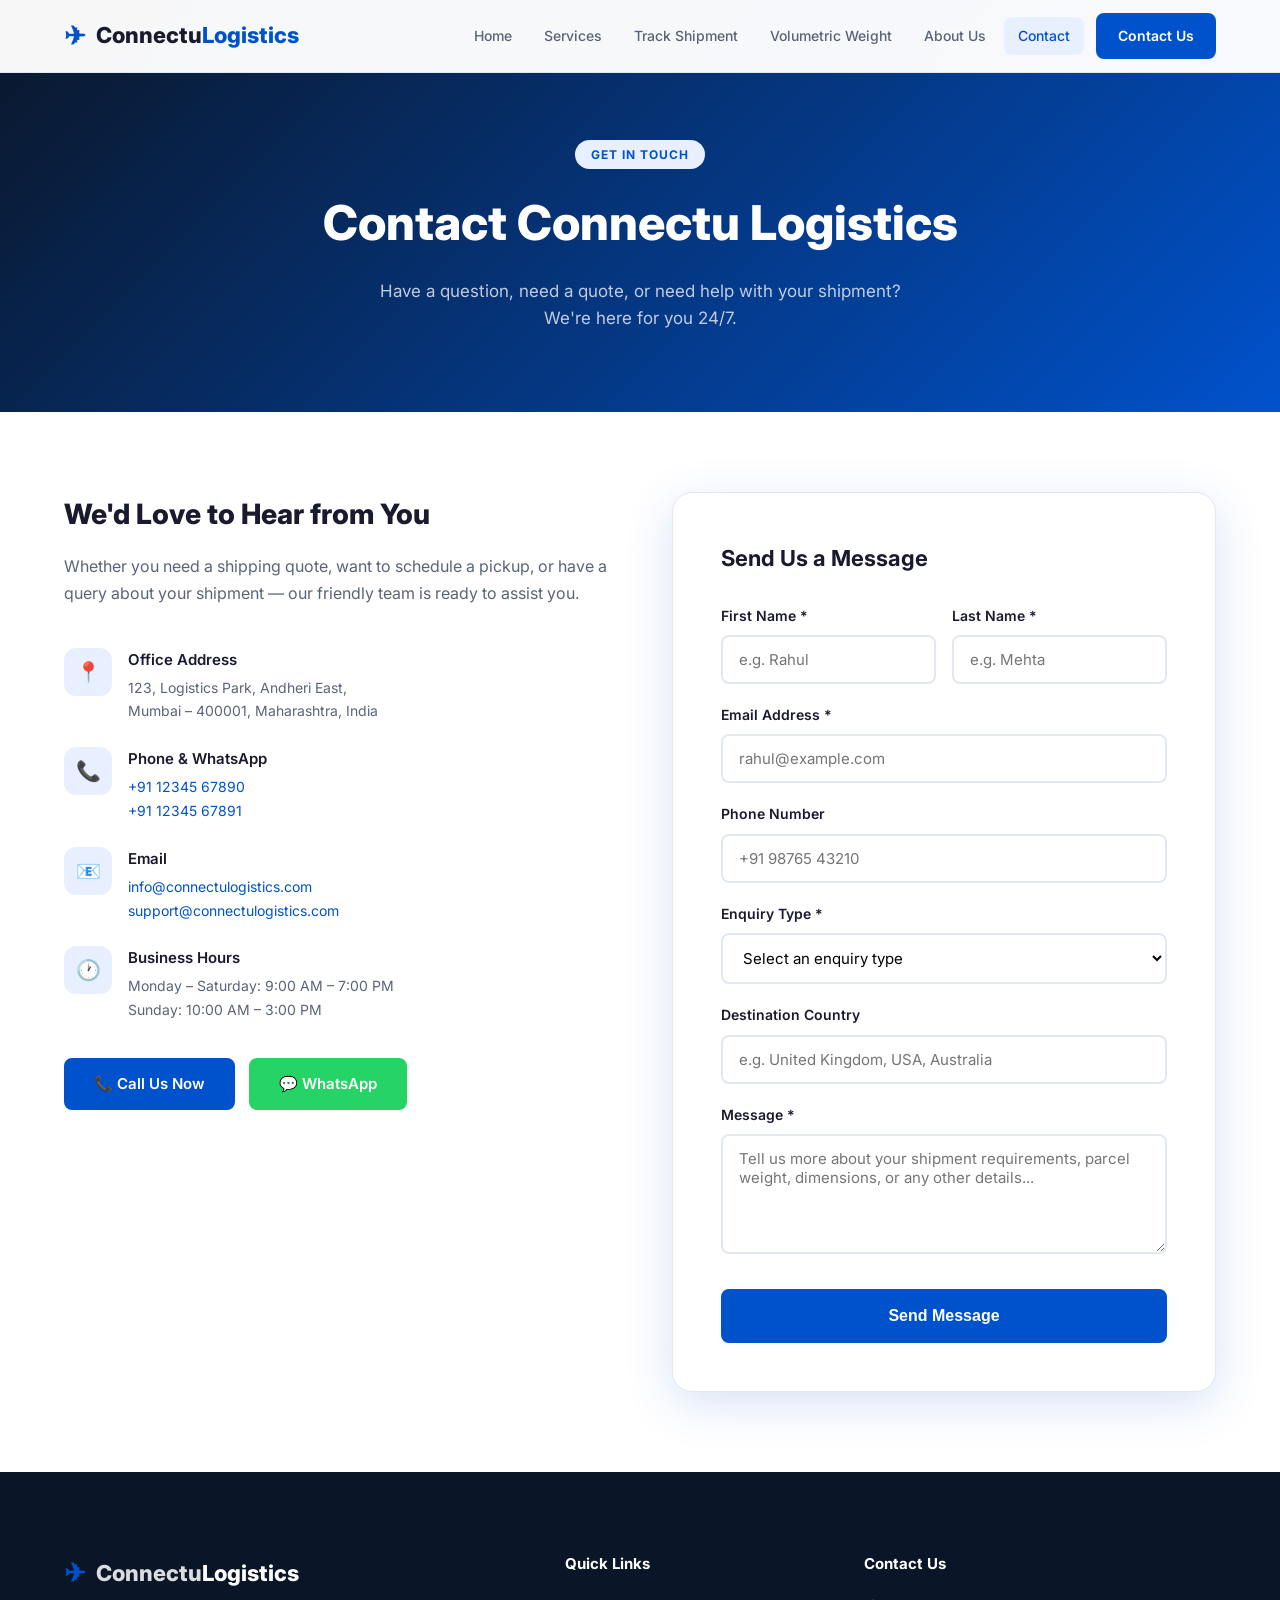
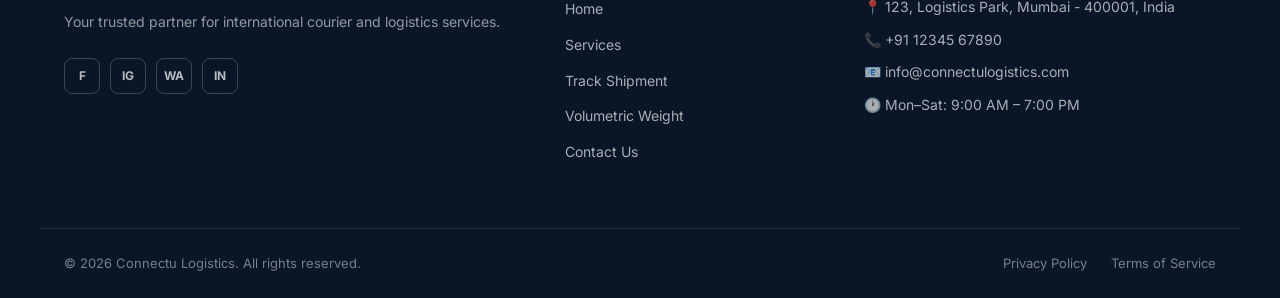
==== contact.html @ 5a195f68 "Multiple UI updates: remove map, nav CTA to Contact Us, footer 3-col, video hero, tracking under con" ====
<!DOCTYPE html>
<html lang="en">
<head>
  <meta charset="UTF-8" />
  <meta name="viewport" content="width=device-width, initial-scale=1.0" />
  <title>Contact Us – Connectu Logistics</title>
  <meta name="description" content="Get in touch with Connectu Logistics for shipping quotes, enquiries, or support. We're here to help 24/7." />
  <link rel="stylesheet" href="style.css" />
  <link href="https://fonts.googleapis.com/css2?family=Inter:wght@300;400;500;600;700;800&display=swap" rel="stylesheet" />
</head>
<body>

  <!-- HEADER -->
  <header class="header" id="header">
    <div class="container header-inner">
      <a href="index.html" class="logo">
        <span class="logo-icon">✈</span>
        <span class="logo-text">Connectu<span class="logo-accent">Logistics</span></span>
      </a>
      <nav class="nav" id="nav">
        <a href="index.html" class="nav-link">Home</a>
        <a href="index.html#services" class="nav-link">Services</a>
        <a href="tracking.html" class="nav-link">Track Shipment</a>
        <a href="volumetric.html" class="nav-link">Volumetric Weight</a>
        <a href="index.html#about" class="nav-link">About Us</a>
        <a href="contact.html" class="nav-link active">Contact</a>
        <a href="contact.html" class="btn btn-primary nav-cta">Contact Us</a>
      </nav>
      <button class="hamburger" id="hamburger" aria-label="Toggle menu">
        <span></span><span></span><span></span>
      </button>
    </div>
  </header>

  <!-- PAGE HERO -->
  <section class="page-hero">
    <div class="container">
      <span class="section-badge" style="margin-bottom:16px; display:inline-block;">Get In Touch</span>
      <h1>Contact Connectu Logistics</h1>
      <p>Have a question, need a quote, or need help with your shipment? We're here for you 24/7.</p>
    </div>
  </section>

  <!-- CONTACT SECTION -->
  <section class="contact-section">
    <div class="container">
      <div class="contact-grid">

        <!-- Contact Info -->
        <div class="contact-info">
          <h2>We'd Love to Hear from You</h2>
          <p>Whether you need a shipping quote, want to schedule a pickup, or have a query about your shipment — our friendly team is ready to assist you.</p>

          <div class="contact-details">
            <div class="contact-detail">
              <div class="contact-detail-icon">📍</div>
              <div>
                <h4>Office Address</h4>
                <p>123, Logistics Park, Andheri East,<br />Mumbai – 400001, Maharashtra, India</p>
              </div>
            </div>
            <div class="contact-detail">
              <div class="contact-detail-icon">📞</div>
              <div>
                <h4>Phone & WhatsApp</h4>
                <p><a href="tel:+911234567890" style="color:var(--primary);">+91 12345 67890</a></p>
                <p><a href="tel:+911234567891" style="color:var(--primary);">+91 12345 67891</a></p>
              </div>
            </div>
            <div class="contact-detail">
              <div class="contact-detail-icon">📧</div>
              <div>
                <h4>Email</h4>
                <p><a href="mailto:info@connectulogistics.com" style="color:var(--primary);">info@connectulogistics.com</a></p>
                <p><a href="mailto:support@connectulogistics.com" style="color:var(--primary);">support@connectulogistics.com</a></p>
              </div>
            </div>
            <div class="contact-detail">
              <div class="contact-detail-icon">🕐</div>
              <div>
                <h4>Business Hours</h4>
                <p>Monday – Saturday: 9:00 AM – 7:00 PM</p>
                <p>Sunday: 10:00 AM – 3:00 PM</p>
              </div>
            </div>
          </div>

          <!-- Quick contact buttons -->
          <div style="margin-top:36px; display:flex; gap:14px; flex-wrap:wrap;">
            <a href="tel:+911234567890" class="btn btn-primary">📞 Call Us Now</a>
            <a href="https://wa.me/911234567890" class="btn" style="background:#25D366; color:#fff; border-color:#25D366;">💬 WhatsApp</a>
          </div>
        </div>

        <!-- Contact Form -->
        <div class="contact-form-card">
          <h3>Send Us a Message</h3>
          <form id="contactForm" onsubmit="submitForm(event)">
            <div class="form-row">
              <div class="form-group">
                <label>First Name *</label>
                <input type="text" placeholder="e.g. Rahul" required />
              </div>
              <div class="form-group">
                <label>Last Name *</label>
                <input type="text" placeholder="e.g. Mehta" required />
              </div>
            </div>
            <div class="form-group">
              <label>Email Address *</label>
              <input type="email" placeholder="rahul@example.com" required />
            </div>
            <div class="form-group">
              <label>Phone Number</label>
              <input type="tel" placeholder="+91 98765 43210" />
            </div>
            <div class="form-group">
              <label>Enquiry Type *</label>
              <select required>
                <option value="">Select an enquiry type</option>
                <option>Shipping Quote</option>
                <option>Schedule Pickup</option>
                <option>Track My Shipment</option>
                <option>Customs / Documentation</option>
                <option>Complaint / Feedback</option>
                <option>General Enquiry</option>
              </select>
            </div>
            <div class="form-group">
              <label>Destination Country</label>
              <input type="text" placeholder="e.g. United Kingdom, USA, Australia" />
            </div>
            <div class="form-group">
              <label>Message *</label>
              <textarea placeholder="Tell us more about your shipment requirements, parcel weight, dimensions, or any other details..." required></textarea>
            </div>
            <button type="submit" class="btn btn-primary form-submit">Send Message</button>
          </form>
          <div id="formSuccess" style="display:none; margin-top:20px; background:var(--primary-light); border:1px solid rgba(0,82,204,0.3); border-radius:var(--radius); padding:20px; text-align:center;">
            <div style="font-size:36px; margin-bottom:8px;">✅</div>
            <h4 style="color:var(--primary); margin-bottom:4px;">Message Sent Successfully!</h4>
            <p style="font-size:14px; color:var(--text-muted);">Thank you for contacting us. Our team will get back to you within 24 hours.</p>
          </div>
        </div>

      </div>

    </div>
  </section>

  <!-- FOOTER -->
  <footer class="footer">
    <div class="container footer-grid">
      <div class="footer-brand">
        <a href="index.html" class="logo logo-white">
          <span class="logo-icon">✈</span>
          <span class="logo-text">Connectu<span class="logo-accent">Logistics</span></span>
        </a>
        <p>Your trusted partner for international courier and logistics services.</p>
        <div class="social-links">
          <a href="#" class="social-link">f</a>
          <a href="#" class="social-link">ig</a>
          <a href="#" class="social-link">wa</a>
          <a href="#" class="social-link">in</a>
        </div>
      </div>
      <div class="footer-col">
        <h4>Quick Links</h4>
        <ul>
          <li><a href="index.html">Home</a></li>
          <li><a href="index.html#services">Services</a></li>
          <li><a href="tracking.html">Track Shipment</a></li>
          <li><a href="volumetric.html">Volumetric Weight</a></li>
          <li><a href="contact.html">Contact Us</a></li>
        </ul>
      </div>
      <div class="footer-col">
        <h4>Contact Us</h4>
        <ul class="contact-list">
          <li>📍 123, Logistics Park, Mumbai - 400001, India</li>
          <li>📞 <a href="tel:+911234567890">+91 12345 67890</a></li>
          <li>📧 <a href="mailto:info@connectulogistics.com">info@connectulogistics.com</a></li>
          <li>🕐 Mon–Sat: 9:00 AM – 7:00 PM</li>
        </ul>
      </div>
    </div>
    <div class="footer-bottom">
      <div class="container footer-bottom-inner">
        <p>© 2026 Connectu Logistics. All rights reserved.</p>
        <div class="footer-links">
          <a href="#">Privacy Policy</a>
          <a href="#">Terms of Service</a>
        </div>
      </div>
    </div>
  </footer>

  <script src="script.js"></script>
  <script>
    function submitForm(e) {
      e.preventDefault();
      document.getElementById('contactForm').style.display = 'none';
      document.getElementById('formSuccess').style.display = 'block';
    }
  </script>
</body>
</html>
---- style.css ----
/* ===== RESET & BASE ===== */
*, *::before, *::after { box-sizing: border-box; margin: 0; padding: 0; }

:root {
  --primary: #0052CC;
  --primary-dark: #003d99;
  --primary-light: #e8f0ff;
  --accent: #FF6B00;
  --accent-dark: #e05d00;
  --text: #1a1a2e;
  --text-muted: #5a6478;
  --border: #e2e8f0;
  --bg: #ffffff;
  --bg-soft: #f7f9fc;
  --white: #ffffff;
  --shadow: 0 4px 24px rgba(0,82,204,0.10);
  --shadow-lg: 0 12px 48px rgba(0,82,204,0.16);
  --radius: 12px;
  --radius-lg: 20px;
  --transition: 0.25s ease;
}

html { scroll-behavior: smooth; }

body {
  font-family: 'Inter', sans-serif;
  color: var(--text);
  background: var(--bg);
  line-height: 1.6;
  font-size: 16px;
}

a { text-decoration: none; color: inherit; }
ul { list-style: none; }
img { max-width: 100%; display: block; }

.container {
  max-width: 1200px;
  margin: 0 auto;
  padding: 0 24px;
}

/* ===== BUTTONS ===== */
.btn {
  display: inline-flex;
  align-items: center;
  gap: 8px;
  padding: 12px 28px;
  border-radius: 8px;
  font-weight: 600;
  font-size: 15px;
  cursor: pointer;
  border: 2px solid transparent;
  transition: all var(--transition);
  white-space: nowrap;
}
.btn-primary {
  background: var(--primary);
  color: var(--white);
  border-color: var(--primary);
}
.btn-primary:hover { background: var(--primary-dark); border-color: var(--primary-dark); transform: translateY(-1px); box-shadow: var(--shadow); }
.btn-outline {
  background: transparent;
  color: var(--white);
  border-color: rgba(255,255,255,0.6);
}
.btn-outline:hover { background: rgba(255,255,255,0.12); border-color: var(--white); }
.btn-white { background: var(--white); color: var(--primary); border-color: var(--white); }
.btn-white:hover { background: var(--primary-light); }
.btn-outline-white { background: transparent; color: var(--white); border-color: rgba(255,255,255,0.7); }
.btn-outline-white:hover { background: rgba(255,255,255,0.15); }
.btn-lg { padding: 15px 36px; font-size: 16px; border-radius: 10px; }

/* ===== HEADER ===== */
.header {
  position: fixed;
  top: 0; left: 0; right: 0;
  z-index: 1000;
  background: rgba(255,255,255,0.97);
  backdrop-filter: blur(12px);
  border-bottom: 1px solid var(--border);
  transition: box-shadow var(--transition);
}
.header.scrolled { box-shadow: var(--shadow); }
.header-inner {
  display: flex;
  align-items: center;
  justify-content: space-between;
  height: 72px;
  gap: 32px;
}

/* Logo */
.logo {
  display: flex;
  align-items: center;
  gap: 10px;
  font-size: 22px;
  font-weight: 800;
  color: var(--primary);
  flex-shrink: 0;
}
.logo-icon { font-size: 26px; }
.logo-text { color: var(--text); }
.logo-accent { color: var(--primary); }
.logo-white .logo-text { color: rgba(255,255,255,0.85); }
.logo-white .logo-accent { color: var(--white); }

/* Nav */
.nav {
  display: flex;
  align-items: center;
  gap: 4px;
  flex-wrap: nowrap;
}
.nav-link {
  padding: 8px 14px;
  border-radius: 8px;
  font-size: 14px;
  font-weight: 500;
  color: var(--text-muted);
  transition: all var(--transition);
}
.nav-link:hover, .nav-link.active { color: var(--primary); background: var(--primary-light); }
.nav-cta { margin-left: 8px; padding: 10px 20px; font-size: 14px; }

/* Hamburger */
.hamburger {
  display: none;
  flex-direction: column;
  gap: 5px;
  background: none;
  border: none;
  cursor: pointer;
  padding: 4px;
}
.hamburger span { display: block; width: 24px; height: 2px; background: var(--text); border-radius: 2px; transition: all var(--transition); }

/* ===== HERO ===== */
.hero {
  position: relative;
  min-height: 100vh;
  display: flex;
  align-items: center;
  overflow: hidden;
  background: linear-gradient(135deg, #0a1628 0%, #0d2151 40%, #0052CC 100%);
  padding-top: 72px;
}
.hero-video {
  position: absolute;
  inset: 0;
  width: 100%;
  height: 100%;
  object-fit: cover;
  opacity: 0.25;
  z-index: 0;
}
.hero-bg {
  position: absolute;
  inset: 0;
  background:
    radial-gradient(ellipse 80% 60% at 70% 30%, rgba(0,82,204,0.35) 0%, transparent 70%),
    radial-gradient(ellipse 50% 50% at 20% 80%, rgba(255,107,0,0.15) 0%, transparent 60%),
    url("data:image/svg+xml,%3Csvg width='60' height='60' viewBox='0 0 60 60' xmlns='http://www.w3.org/2000/svg'%3E%3Cg fill='none' fill-rule='evenodd'%3E%3Cg fill='%23ffffff' fill-opacity='0.03'%3E%3Cpath d='M36 34v-4h-2v4h-4v2h4v4h2v-4h4v-2h-4zm0-30V0h-2v4h-4v2h4v4h2V6h4V4h-4zM6 34v-4H4v4H0v2h4v4h2v-4h4v-2H6zM6 4V0H4v4H0v2h4v4h2V6h4V4H6z'/%3E%3C/g%3E%3C/g%3E%3C/svg%3E");
  pointer-events: none;
}
.hero-content {
  position: relative;
  z-index: 1;
  padding: 80px 24px;
  max-width: 780px;
}
.hero-badge {
  display: inline-block;
  background: rgba(255,107,0,0.2);
  color: #ffaa66;
  border: 1px solid rgba(255,107,0,0.4);
  padding: 6px 18px;
  border-radius: 50px;
  font-size: 13px;
  font-weight: 600;
  letter-spacing: 0.5px;
  text-transform: uppercase;
  margin-bottom: 24px;
}
.hero-title {
  font-size: clamp(36px, 5vw, 64px);
  font-weight: 800;
  color: var(--white);
  line-height: 1.15;
  margin-bottom: 20px;
  letter-spacing: -0.5px;
}
.gradient-text {
  background: linear-gradient(90deg, #60a5fa, #a78bfa);
  -webkit-background-clip: text;
  -webkit-text-fill-color: transparent;
  background-clip: text;
}
.hero-subtitle {
  font-size: 18px;
  color: rgba(255,255,255,0.75);
  max-width: 560px;
  margin-bottom: 36px;
  line-height: 1.7;
}
.hero-actions { display: flex; gap: 16px; flex-wrap: wrap; margin-bottom: 56px; }
.hero-stats {
  display: flex;
  align-items: center;
  gap: 0;
  flex-wrap: wrap;
  gap: 16px;
}
.stat { text-align: center; }
.stat-num { display: block; font-size: 28px; font-weight: 800; color: var(--white); }
.stat-label { display: block; font-size: 13px; color: rgba(255,255,255,0.6); margin-top: 2px; }
.stat-divider { width: 1px; height: 44px; background: rgba(255,255,255,0.2); flex-shrink: 0; }

/* ===== TRACK BANNER ===== */
.track-banner { background: var(--primary); padding: 0; }
.track-card {
  display: flex;
  align-items: center;
  justify-content: space-between;
  gap: 32px;
  padding: 40px 48px;
  flex-wrap: wrap;
}
.track-card-text h2 { color: var(--white); font-size: 22px; margin-bottom: 4px; }
.track-card-text p { color: rgba(255,255,255,0.75); font-size: 15px; }
.track-form { display: flex; gap: 12px; flex: 1; min-width: 280px; max-width: 520px; }
.track-input {
  flex: 1;
  padding: 14px 20px;
  border-radius: 8px;
  border: 2px solid rgba(255,255,255,0.25);
  background: rgba(255,255,255,0.12);
  color: var(--white);
  font-size: 15px;
  transition: all var(--transition);
  outline: none;
}
.track-input::placeholder { color: rgba(255,255,255,0.55); }
.track-input:focus { border-color: var(--white); background: rgba(255,255,255,0.18); }
.track-form .btn-primary { background: var(--accent); border-color: var(--accent); flex-shrink: 0; }
.track-form .btn-primary:hover { background: var(--accent-dark); border-color: var(--accent-dark); }

/* ===== SECTIONS ===== */
.section { padding: 96px 0; }
.section-header { text-align: center; max-width: 640px; margin: 0 auto 64px; }
.section-badge {
  display: inline-block;
  background: var(--primary-light);
  color: var(--primary);
  padding: 5px 16px;
  border-radius: 50px;
  font-size: 12px;
  font-weight: 700;
  letter-spacing: 1px;
  text-transform: uppercase;
  margin-bottom: 16px;
}
.section-title { font-size: clamp(26px, 3.5vw, 40px); font-weight: 800; color: var(--text); margin-bottom: 16px; letter-spacing: -0.3px; }
.section-subtitle { font-size: 17px; color: var(--text-muted); line-height: 1.7; }

/* ===== SERVICES ===== */
.services { background: var(--bg-soft); }
.services-grid {
  display: grid;
  grid-template-columns: repeat(auto-fit, minmax(300px, 1fr));
  gap: 28px;
}
.service-card {
  background: var(--white);
  border-radius: var(--radius-lg);
  padding: 36px 32px;
  border: 1px solid var(--border);
  transition: all var(--transition);
  position: relative;
  overflow: hidden;
}
.service-card::before {
  content: '';
  position: absolute;
  top: 0; left: 0; right: 0;
  height: 4px;
  background: linear-gradient(90deg, var(--primary), #60a5fa);
  transform: scaleX(0);
  transform-origin: left;
  transition: transform var(--transition);
}
.service-card:hover { box-shadow: var(--shadow-lg); transform: translateY(-4px); border-color: transparent; }
.service-card:hover::before { transform: scaleX(1); }
.service-icon { font-size: 40px; margin-bottom: 20px; }
.service-card h3 { font-size: 19px; font-weight: 700; margin-bottom: 12px; color: var(--text); }
.service-card p { color: var(--text-muted); font-size: 15px; line-height: 1.7; margin-bottom: 20px; }
.service-link { color: var(--primary); font-weight: 600; font-size: 14px; transition: gap var(--transition); }
.service-link:hover { color: var(--primary-dark); }

/* ===== WHY US ===== */
.why-us-inner {
  display: grid;
  grid-template-columns: 1fr 1fr;
  gap: 80px;
  align-items: center;
}
.why-us-text .section-header { text-align: left; margin: 0 0 40px; }
.why-us-text .section-title { font-size: clamp(24px, 3vw, 36px); }
.features-list { display: flex; flex-direction: column; gap: 24px; }
.feature-item { display: flex; gap: 16px; align-items: flex-start; }
.feature-icon { font-size: 24px; flex-shrink: 0; margin-top: 2px; }
.feature-item h4 { font-size: 16px; font-weight: 700; margin-bottom: 4px; }
.feature-item p { font-size: 14px; color: var(--text-muted); }

/* Image card stack */
.image-card-stack { position: relative; height: 420px; }
.image-card {
  position: absolute;
  background: var(--white);
  border-radius: var(--radius-lg);
  box-shadow: var(--shadow-lg);
  border: 1px solid var(--border);
  padding: 32px;
}
.card-main {
  left: 0; top: 40px;
  width: 78%;
  text-align: center;
  background: linear-gradient(135deg, #0052CC 0%, #0d2151 100%);
  color: var(--white);
  border: none;
}
.card-main .card-icon-lg { font-size: 56px; margin-bottom: 16px; }
.card-main h3 { font-size: 22px; font-weight: 700; margin-bottom: 8px; }
.card-main p { font-size: 14px; opacity: 0.8; }
.card-secondary {
  right: 0; top: 0;
  width: 48%;
  background: var(--accent);
  border: none;
  color: var(--white);
}
.card-tertiary {
  right: 12%;
  bottom: 0;
  width: 50%;
  background: var(--white);
}
.mini-stat .mini-num { display: block; font-size: 28px; font-weight: 800; color: inherit; }
.mini-stat .mini-label { display: block; font-size: 13px; opacity: 0.85; margin-top: 4px; }
.card-tertiary .mini-num { color: var(--primary); }
.card-tertiary .mini-label { color: var(--text-muted); opacity: 1; }

/* ===== HOW IT WORKS ===== */
.how-it-works { background: var(--bg-soft); }
.steps-grid {
  display: flex;
  align-items: flex-start;
  gap: 16px;
  justify-content: center;
  flex-wrap: wrap;
}
.step-card {
  background: var(--white);
  border-radius: var(--radius-lg);
  padding: 36px 28px;
  text-align: center;
  border: 1px solid var(--border);
  flex: 1;
  min-width: 200px;
  max-width: 240px;
  transition: all var(--transition);
  position: relative;
}
.step-card:hover { box-shadow: var(--shadow); transform: translateY(-3px); }
.step-number {
  display: inline-block;
  background: var(--primary-light);
  color: var(--primary);
  font-size: 12px;
  font-weight: 800;
  padding: 4px 10px;
  border-radius: 50px;
  margin-bottom: 16px;
  letter-spacing: 1px;
}
.step-icon { font-size: 36px; margin-bottom: 14px; }
.step-card h3 { font-size: 16px; font-weight: 700; margin-bottom: 10px; }
.step-card p { font-size: 14px; color: var(--text-muted); line-height: 1.6; }
.step-arrow { font-size: 24px; color: var(--primary); align-self: center; flex-shrink: 0; margin-top: -20px; }

/* ===== TESTIMONIALS ===== */
.testimonials { background: var(--bg); }
.testimonials-grid {
  display: grid;
  grid-template-columns: repeat(auto-fit, minmax(300px, 1fr));
  gap: 28px;
}
.testimonial-card {
  background: var(--bg-soft);
  border-radius: var(--radius-lg);
  padding: 36px 32px;
  border: 1px solid var(--border);
  transition: all var(--transition);
}
.testimonial-card:hover { box-shadow: var(--shadow); transform: translateY(-3px); }
.stars { color: #f59e0b; font-size: 18px; margin-bottom: 16px; letter-spacing: 2px; }
.testimonial-card p { font-size: 15px; color: var(--text-muted); line-height: 1.75; margin-bottom: 24px; font-style: italic; }
.testimonial-author { display: flex; align-items: center; gap: 14px; }
.author-avatar {
  width: 44px; height: 44px;
  border-radius: 50%;
  background: linear-gradient(135deg, var(--primary), #60a5fa);
  color: var(--white);
  display: flex; align-items: center; justify-content: center;
  font-size: 18px; font-weight: 700;
  flex-shrink: 0;
}
.testimonial-author strong { display: block; font-size: 15px; margin-bottom: 2px; }
.testimonial-author span { font-size: 13px; color: var(--text-muted); }

/* ===== CTA ===== */
.cta-section {
  background: linear-gradient(135deg, #0a1628 0%, #0052CC 100%);
  padding: 96px 0;
}
.cta-inner {
  display: flex;
  align-items: center;
  justify-content: space-between;
  gap: 40px;
  flex-wrap: wrap;
}
.cta-text h2 { font-size: clamp(24px, 3vw, 36px); font-weight: 800; color: var(--white); margin-bottom: 12px; }
.cta-text p { font-size: 16px; color: rgba(255,255,255,0.75); max-width: 500px; }
.cta-actions { display: flex; gap: 16px; flex-wrap: wrap; }

/* ===== FOOTER ===== */
.footer { background: #0a1628; color: rgba(255,255,255,0.8); padding: 80px 0 0; }
.footer-grid {
  display: grid;
  grid-template-columns: 1.8fr 1fr 1.4fr;
  gap: 48px;
  padding-bottom: 64px;
  border-bottom: 1px solid rgba(255,255,255,0.1);
}
.footer-brand p { font-size: 14px; line-height: 1.7; margin-top: 16px; margin-bottom: 24px; opacity: 0.7; }
.social-links { display: flex; gap: 10px; }
.social-link {
  width: 36px; height: 36px;
  border-radius: 8px;
  border: 1px solid rgba(255,255,255,0.2);
  display: flex; align-items: center; justify-content: center;
  font-size: 12px; font-weight: 700;
  color: rgba(255,255,255,0.7);
  text-transform: uppercase;
  transition: all var(--transition);
}
.social-link:hover { background: var(--primary); border-color: var(--primary); color: var(--white); }
.footer-col h4 { font-size: 15px; font-weight: 700; color: var(--white); margin-bottom: 20px; }
.footer-col ul { display: flex; flex-direction: column; gap: 10px; }
.footer-col ul a { font-size: 14px; color: rgba(255,255,255,0.65); transition: color var(--transition); }
.footer-col ul a:hover { color: var(--white); }
.contact-list li { font-size: 14px; color: rgba(255,255,255,0.65); line-height: 1.6; }
.contact-list a { color: rgba(255,255,255,0.65); }
.contact-list a:hover { color: var(--white); }
.footer-bottom { padding: 24px 0; }
.footer-bottom-inner { display: flex; align-items: center; justify-content: space-between; gap: 16px; flex-wrap: wrap; }
.footer-bottom p { font-size: 13px; color: rgba(255,255,255,0.45); }
.footer-links { display: flex; gap: 24px; }
.footer-links a { font-size: 13px; color: rgba(255,255,255,0.45); transition: color var(--transition); }
.footer-links a:hover { color: rgba(255,255,255,0.8); }

/* ===== INNER PAGE HERO ===== */
.page-hero {
  background: linear-gradient(135deg, #0a1628 0%, #0052CC 100%);
  padding: 140px 0 80px;
  text-align: center;
}
.page-hero h1 { font-size: clamp(28px, 4vw, 48px); font-weight: 800; color: var(--white); margin-bottom: 16px; }
.page-hero p { font-size: 17px; color: rgba(255,255,255,0.75); max-width: 560px; margin: 0 auto; }

/* ===== TRACKING PAGE ===== */
.tracking-section { padding: 80px 0; }
.tracking-card {
  max-width: 680px;
  margin: 0 auto 48px;
  background: var(--white);
  border-radius: var(--radius-lg);
  box-shadow: var(--shadow-lg);
  padding: 48px;
  border: 1px solid var(--border);
}
.tracking-card h2 { font-size: 24px; font-weight: 700; margin-bottom: 8px; }
.tracking-card p { color: var(--text-muted); margin-bottom: 28px; }
.big-track-form { display: flex; gap: 12px; }
.big-track-input {
  flex: 1;
  padding: 16px 20px;
  border-radius: 10px;
  border: 2px solid var(--border);
  font-size: 16px;
  outline: none;
  transition: border-color var(--transition);
}
.big-track-input:focus { border-color: var(--primary); }
.tracking-info { max-width: 680px; margin: 0 auto; }
.tracking-info-box {
  background: var(--primary-light);
  border: 1px solid rgba(0,82,204,0.2);
  border-radius: var(--radius);
  padding: 24px 28px;
}
.tracking-info-box h3 { color: var(--primary); margin-bottom: 8px; font-size: 16px; }
.tracking-info-box p { color: var(--text-muted); font-size: 14px; }

/* ===== CONTACT PAGE ===== */
.contact-section { padding: 80px 0; }
.contact-grid { display: grid; grid-template-columns: 1fr 1fr; gap: 64px; align-items: start; }
.contact-info h2 { font-size: 28px; font-weight: 800; margin-bottom: 16px; }
.contact-info p { color: var(--text-muted); margin-bottom: 40px; line-height: 1.7; }
.contact-details { display: flex; flex-direction: column; gap: 24px; }
.contact-detail { display: flex; gap: 16px; align-items: flex-start; }
.contact-detail-icon {
  width: 48px; height: 48px;
  border-radius: 12px;
  background: var(--primary-light);
  display: flex; align-items: center; justify-content: center;
  font-size: 20px;
  flex-shrink: 0;
}
.contact-detail h4 { font-size: 15px; font-weight: 600; margin-bottom: 4px; }
.contact-detail p { font-size: 14px; color: var(--text-muted); margin: 0; }
.contact-form-card {
  background: var(--white);
  border-radius: var(--radius-lg);
  box-shadow: var(--shadow-lg);
  padding: 48px;
  border: 1px solid var(--border);
}
.contact-form-card h3 { font-size: 22px; font-weight: 700; margin-bottom: 28px; }
.form-group { margin-bottom: 20px; }
.form-group label { display: block; font-size: 14px; font-weight: 600; margin-bottom: 8px; }
.form-group input, .form-group select, .form-group textarea {
  width: 100%;
  padding: 13px 16px;
  border: 2px solid var(--border);
  border-radius: 8px;
  font-size: 15px;
  font-family: inherit;
  outline: none;
  transition: border-color var(--transition);
  background: var(--bg);
}
.form-group input:focus, .form-group select:focus, .form-group textarea:focus { border-color: var(--primary); }
.form-group textarea { resize: vertical; min-height: 120px; }
.form-row { display: grid; grid-template-columns: 1fr 1fr; gap: 16px; }
.form-submit { width: 100%; justify-content: center; padding: 16px; font-size: 16px; margin-top: 8px; }

/* ===== VOLUMETRIC PAGE ===== */
.volumetric-section { padding: 80px 0; }
.volumetric-card {
  max-width: 680px;
  margin: 0 auto;
  background: var(--white);
  border-radius: var(--radius-lg);
  box-shadow: var(--shadow-lg);
  padding: 48px;
  border: 1px solid var(--border);
}
.volumetric-card h2 { font-size: 24px; font-weight: 700; margin-bottom: 8px; }
.volumetric-card > p { color: var(--text-muted); margin-bottom: 32px; }
.vol-result {
  margin-top: 28px;
  background: var(--primary-light);
  border: 2px solid var(--primary);
  border-radius: var(--radius);
  padding: 24px;
  text-align: center;
  display: none;
}
.vol-result.show { display: block; }
.vol-result h3 { font-size: 14px; color: var(--text-muted); margin-bottom: 8px; }
.vol-result .result-num { font-size: 40px; font-weight: 800; color: var(--primary); }
.vol-result .result-unit { font-size: 18px; color: var(--text-muted); margin-left: 4px; }
.info-box {
  margin-top: 36px;
  background: var(--bg-soft);
  border-radius: var(--radius);
  padding: 24px;
  border: 1px solid var(--border);
}
.info-box h3 { font-size: 15px; font-weight: 700; margin-bottom: 10px; }
.info-box p { font-size: 14px; color: var(--text-muted); line-height: 1.7; }
.info-box code {
  display: block;
  margin-top: 10px;
  background: rgba(0,82,204,0.08);
  padding: 12px 16px;
  border-radius: 8px;
  font-size: 14px;
  font-family: monospace;
  color: var(--primary);
}

/* ===== RESPONSIVE ===== */
@media (max-width: 1024px) {
  .why-us-inner { grid-template-columns: 1fr; gap: 48px; }
  .image-card-stack { height: 320px; }
  .footer-grid { grid-template-columns: 1fr 1fr; }
  .contact-grid { grid-template-columns: 1fr; gap: 40px; }
}

@media (max-width: 768px) {
  .nav { display: none; flex-direction: column; position: absolute; top: 72px; left: 0; right: 0; background: var(--white); padding: 20px; border-bottom: 1px solid var(--border); box-shadow: var(--shadow); z-index: 999; }
  .nav.open { display: flex; }
  .nav-link { width: 100%; padding: 12px 16px; }
  .nav-cta { width: 100%; justify-content: center; }
  .hamburger { display: flex; }
  .header-inner { position: relative; }

  .hero-content { padding: 48px 24px; }
  .hero-stats { gap: 20px; }
  .stat-divider { display: none; }

  .track-card { padding: 28px 24px; }
  .track-form { flex-direction: column; max-width: 100%; }

  .steps-grid { flex-direction: column; align-items: center; }
  .step-arrow { transform: rotate(90deg); }
  .step-card { max-width: 100%; width: 100%; }

  .cta-inner { flex-direction: column; text-align: center; }
  .cta-actions { justify-content: center; }

  .footer-grid { grid-template-columns: 1fr; gap: 32px; }
  .image-card-stack { height: auto; position: relative; display: flex; flex-direction: column; gap: 16px; }
  .image-card { position: static !important; width: 100% !important; }

  .tracking-card, .volumetric-card, .contact-form-card { padding: 28px 24px; }
  .big-track-form { flex-direction: column; }
  .form-row { grid-template-columns: 1fr; }
}

@media (max-width: 480px) {
  .hero-actions { flex-direction: column; }
  .hero-actions .btn { width: 100%; justify-content: center; }
}
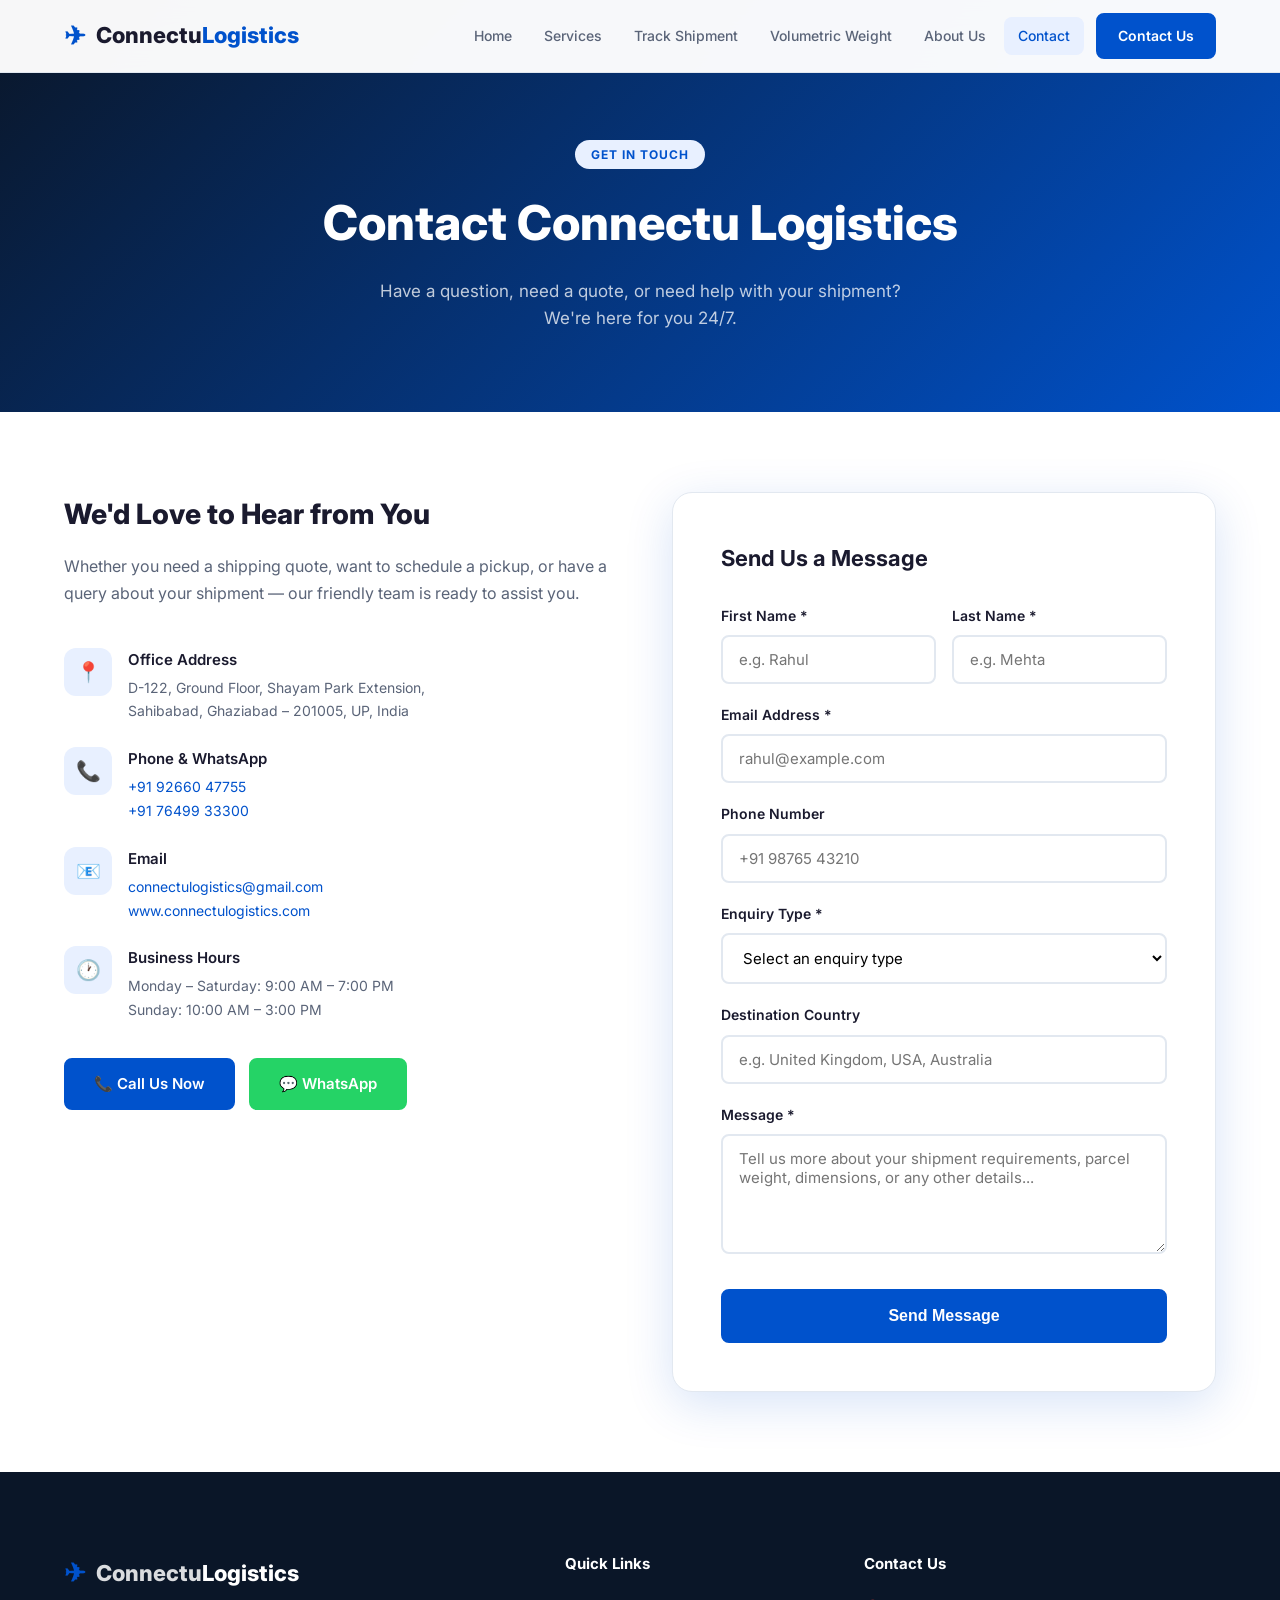
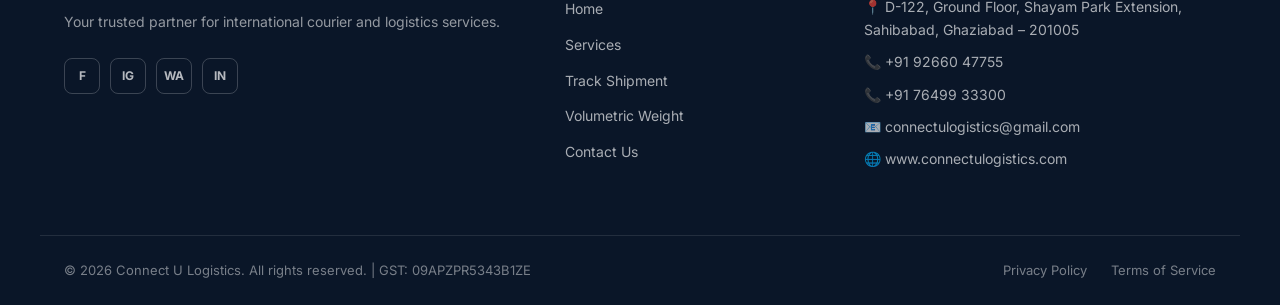
==== commit b92084c3: "Update with real business details from business card and branding - Real contact: +91 92660 47755, +" ====
--- a/contact.html
+++ b/contact.html
@@ -56,23 +56,23 @@
               <div class="contact-detail-icon">📍</div>
               <div>
                 <h4>Office Address</h4>
-                <p>123, Logistics Park, Andheri East,<br />Mumbai – 400001, Maharashtra, India</p>
+                <p>D-122, Ground Floor, Shayam Park Extension,<br />Sahibabad, Ghaziabad – 201005, UP, India</p>
               </div>
             </div>
             <div class="contact-detail">
               <div class="contact-detail-icon">📞</div>
               <div>
                 <h4>Phone & WhatsApp</h4>
-                <p><a href="tel:+911234567890" style="color:var(--primary);">+91 12345 67890</a></p>
-                <p><a href="tel:+911234567891" style="color:var(--primary);">+91 12345 67891</a></p>
+                <p><a href="tel:+919266047755" style="color:var(--primary);">+91 92660 47755</a></p>
+                <p><a href="tel:+917649933300" style="color:var(--primary);">+91 76499 33300</a></p>
               </div>
             </div>
             <div class="contact-detail">
               <div class="contact-detail-icon">📧</div>
               <div>
                 <h4>Email</h4>
-                <p><a href="mailto:info@connectulogistics.com" style="color:var(--primary);">info@connectulogistics.com</a></p>
-                <p><a href="mailto:support@connectulogistics.com" style="color:var(--primary);">support@connectulogistics.com</a></p>
+                <p><a href="mailto:connectulogistics@gmail.com" style="color:var(--primary);">connectulogistics@gmail.com</a></p>
+                <p><a href="http://www.connectulogistics.com" style="color:var(--primary);">www.connectulogistics.com</a></p>
               </div>
             </div>
             <div class="contact-detail">
@@ -87,8 +87,8 @@
 
           <!-- Quick contact buttons -->
           <div style="margin-top:36px; display:flex; gap:14px; flex-wrap:wrap;">
-            <a href="tel:+911234567890" class="btn btn-primary">📞 Call Us Now</a>
-            <a href="https://wa.me/911234567890" class="btn" style="background:#25D366; color:#fff; border-color:#25D366;">💬 WhatsApp</a>
+            <a href="tel:+919266047755" class="btn btn-primary">📞 Call Us Now</a>
+            <a href="https://wa.me/919266047755" class="btn" style="background:#25D366; color:#fff; border-color:#25D366;">💬 WhatsApp</a>
           </div>
         </div>
 
@@ -177,16 +177,17 @@
       <div class="footer-col">
         <h4>Contact Us</h4>
         <ul class="contact-list">
-          <li>📍 123, Logistics Park, Mumbai - 400001, India</li>
-          <li>📞 <a href="tel:+911234567890">+91 12345 67890</a></li>
-          <li>📧 <a href="mailto:info@connectulogistics.com">info@connectulogistics.com</a></li>
-          <li>🕐 Mon–Sat: 9:00 AM – 7:00 PM</li>
+          <li>📍 D-122, Ground Floor, Shayam Park Extension, Sahibabad, Ghaziabad – 201005</li>
+          <li>📞 <a href="tel:+919266047755">+91 92660 47755</a></li>
+          <li>📞 <a href="tel:+917649933300">+91 76499 33300</a></li>
+          <li>📧 <a href="mailto:connectulogistics@gmail.com">connectulogistics@gmail.com</a></li>
+          <li>🌐 <a href="http://www.connectulogistics.com">www.connectulogistics.com</a></li>
         </ul>
       </div>
     </div>
     <div class="footer-bottom">
       <div class="container footer-bottom-inner">
-        <p>© 2026 Connectu Logistics. All rights reserved.</p>
+        <p>© 2026 Connect U Logistics. All rights reserved. | GST: 09APZPR5343B1ZE</p>
         <div class="footer-links">
           <a href="#">Privacy Policy</a>
           <a href="#">Terms of Service</a>
--- a/style.css
+++ b/style.css
@@ -101,11 +101,29 @@
   color: var(--primary);
   flex-shrink: 0;
 }
+.logo-img { height: 52px; width: auto; object-fit: contain; }
 .logo-icon { font-size: 26px; }
 .logo-text { color: var(--text); }
 .logo-accent { color: var(--primary); }
 .logo-white .logo-text { color: rgba(255,255,255,0.85); }
 .logo-white .logo-accent { color: var(--white); }
+
+/* Partners bar */
+.partners-bar { text-align: center; margin-top: 56px; padding-top: 40px; border-top: 1px solid var(--border); }
+.partners-label { font-size: 13px; font-weight: 600; color: var(--text-muted); letter-spacing: 1px; text-transform: uppercase; margin-bottom: 24px; }
+.partners-logos { display: flex; align-items: center; justify-content: center; gap: 24px; flex-wrap: wrap; }
+.partner-badge {
+  padding: 14px 32px;
+  border-radius: 10px;
+  font-size: 22px;
+  font-weight: 900;
+  letter-spacing: -0.5px;
+  border: 2px solid var(--border);
+}
+.partner-badge.dhl { background: #FFCC00; color: #D40511; }
+.partner-badge.fedex { background: #fff; color: #4D148C; }
+.partner-badge.fedex span { color: #FF6600; }
+.partner-badge.ups { background: #351C15; color: #FFB500; }
 
 /* Nav */
 .nav {
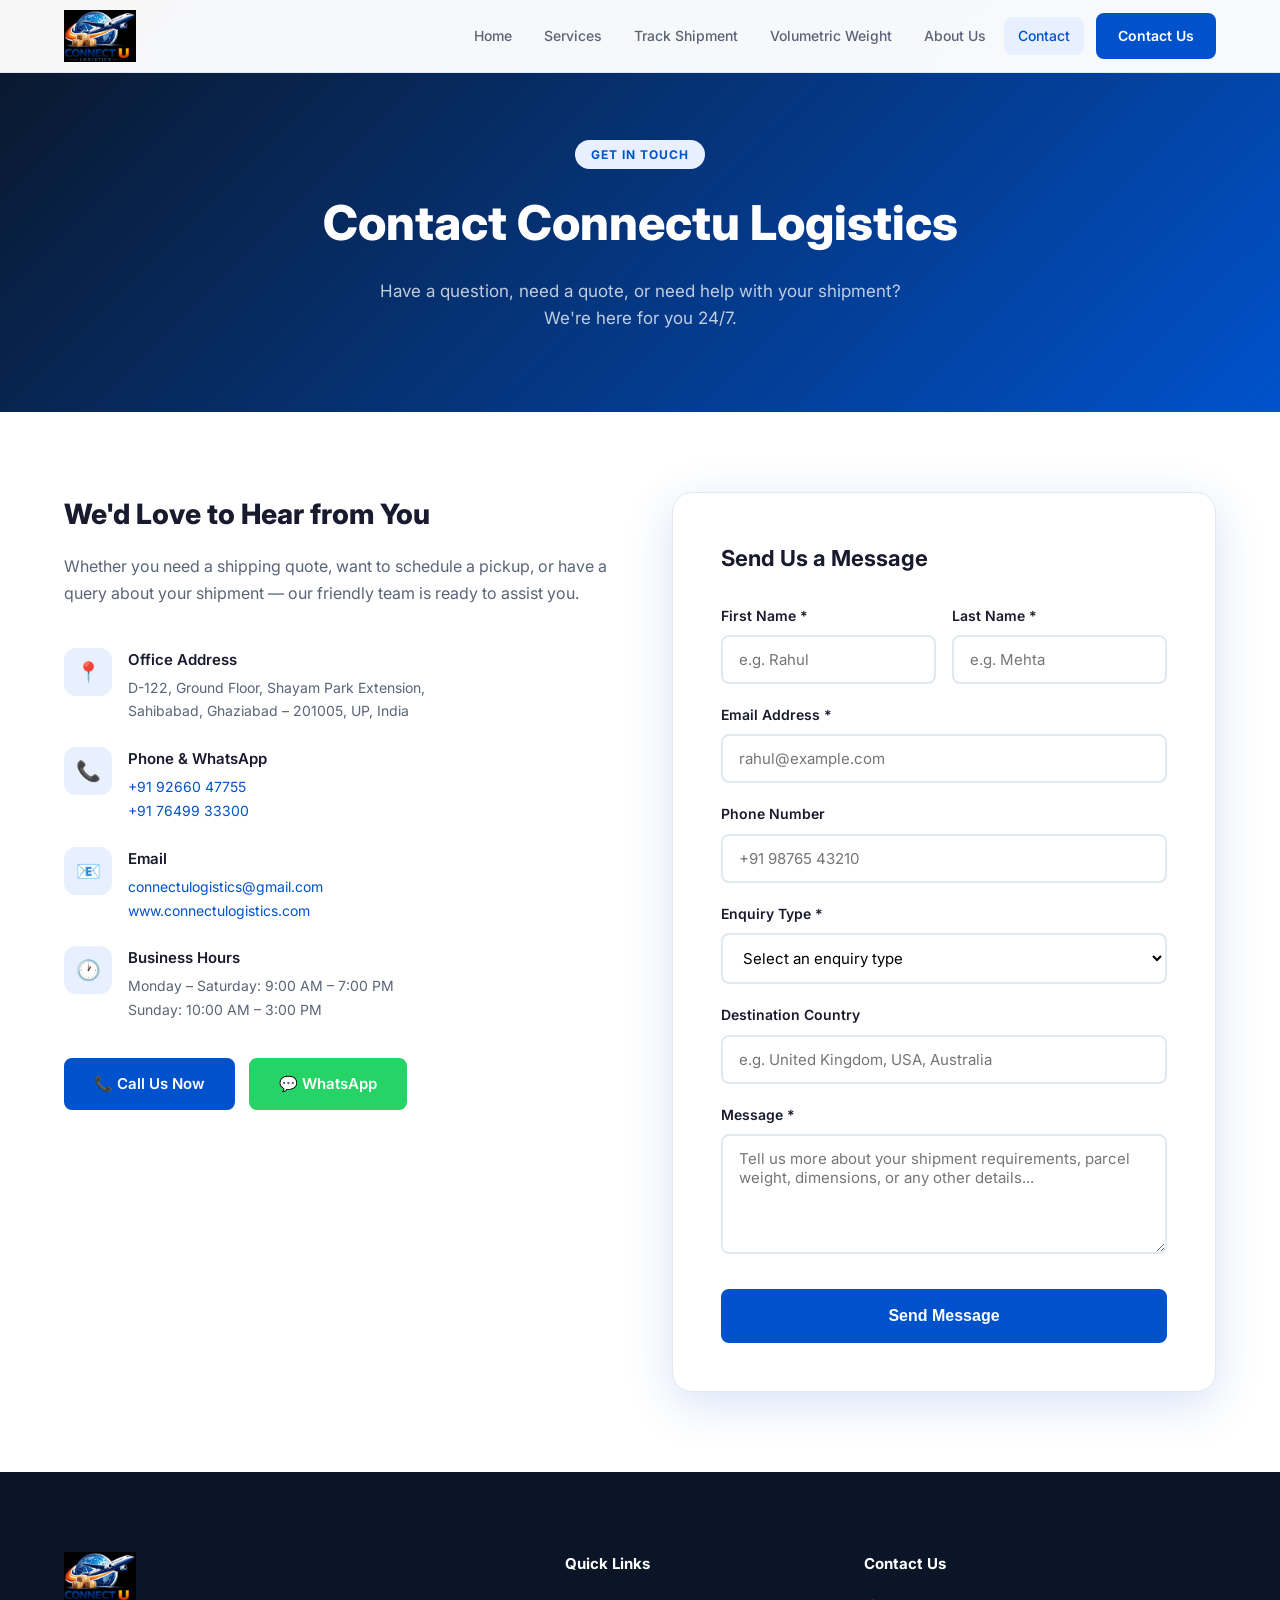
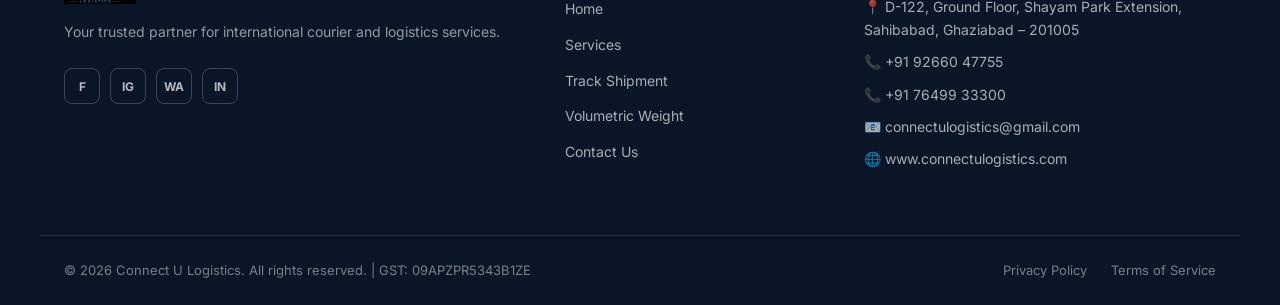
==== commit f8cd0e4e: "Add Connect U Logistics logo across all pages (header & footer) Co-Authored-By: Claude Sonnet 4.6 <n" ====
--- a/contact.html
+++ b/contact.html
@@ -14,8 +14,7 @@
   <header class="header" id="header">
     <div class="container header-inner">
       <a href="index.html" class="logo">
-        <span class="logo-icon">✈</span>
-        <span class="logo-text">Connectu<span class="logo-accent">Logistics</span></span>
+        <img src="logo.jpg" alt="Connect U Logistics" class="logo-img" />
       </a>
       <nav class="nav" id="nav">
         <a href="index.html" class="nav-link">Home</a>
@@ -153,8 +152,7 @@
     <div class="container footer-grid">
       <div class="footer-brand">
         <a href="index.html" class="logo logo-white">
-          <span class="logo-icon">✈</span>
-          <span class="logo-text">Connectu<span class="logo-accent">Logistics</span></span>
+          <img src="logo.jpg" alt="Connect U Logistics" class="logo-img" />
         </a>
         <p>Your trusted partner for international courier and logistics services.</p>
         <div class="social-links">
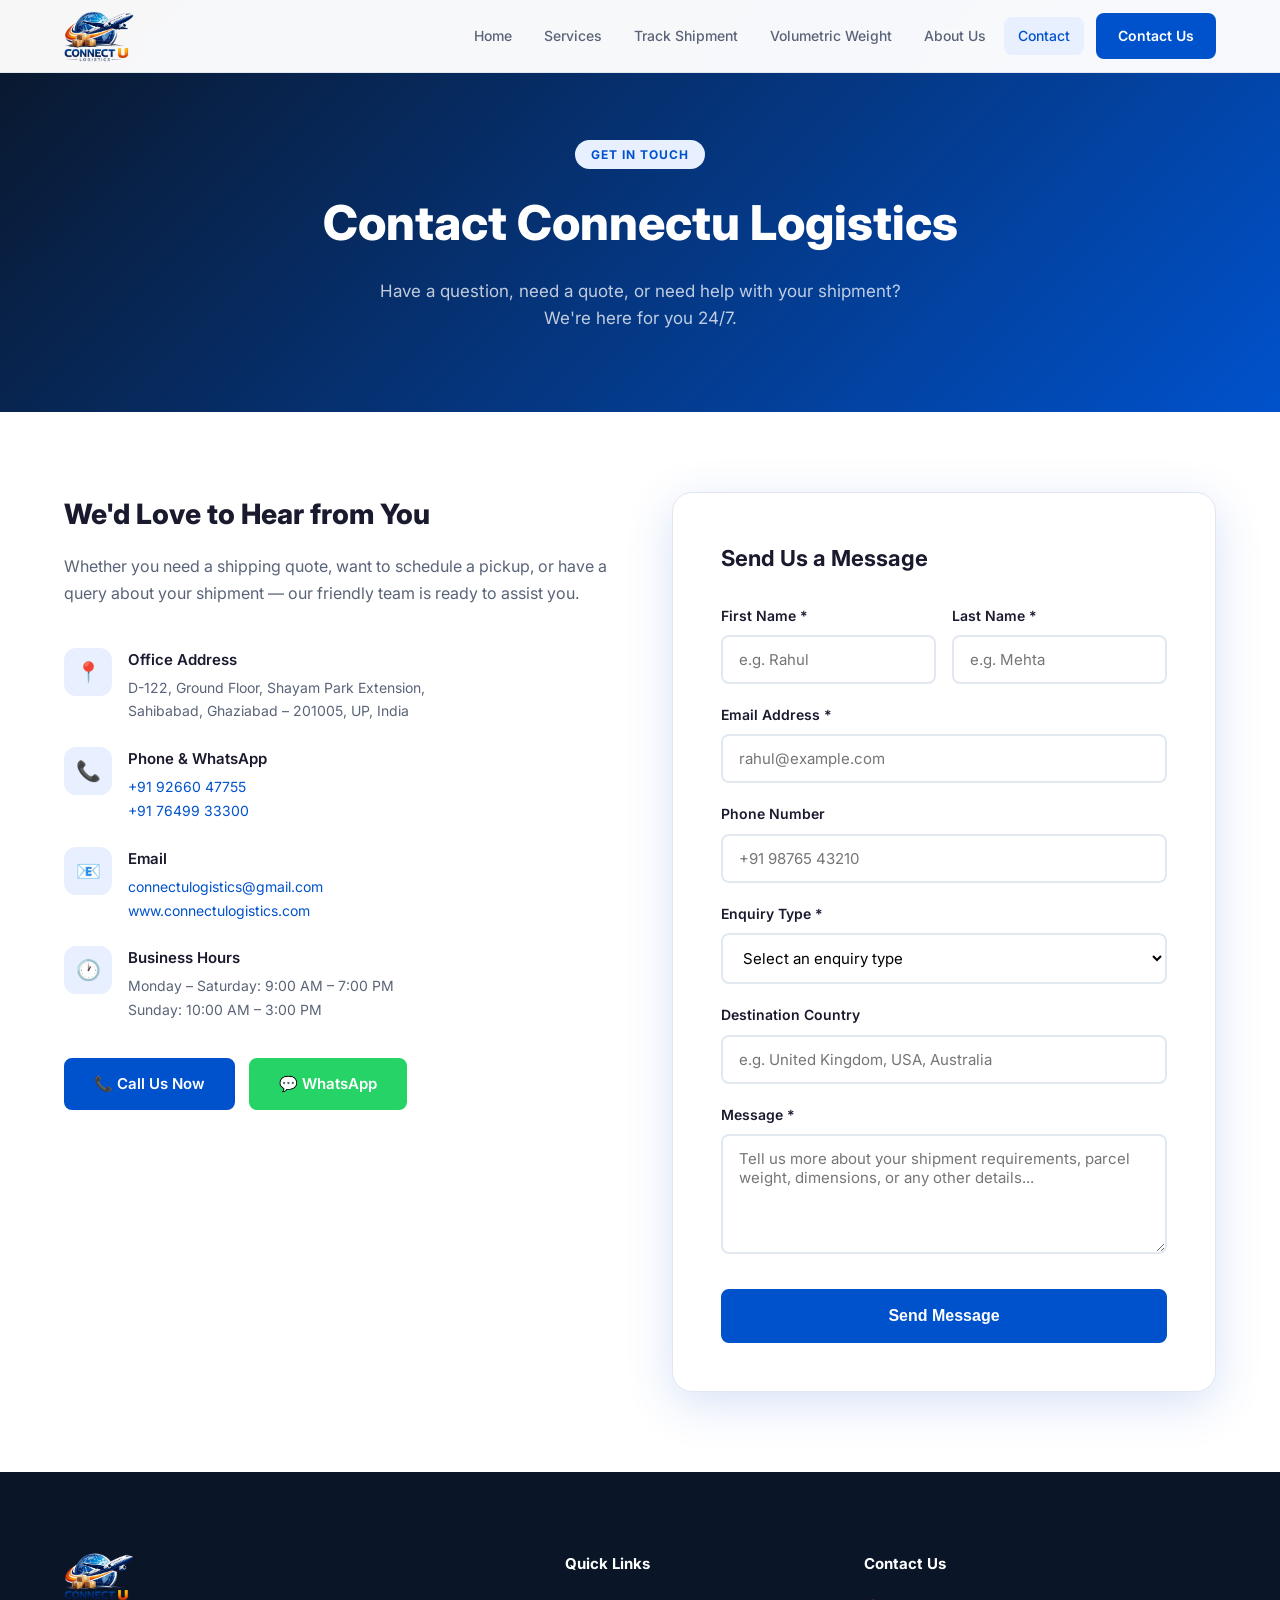
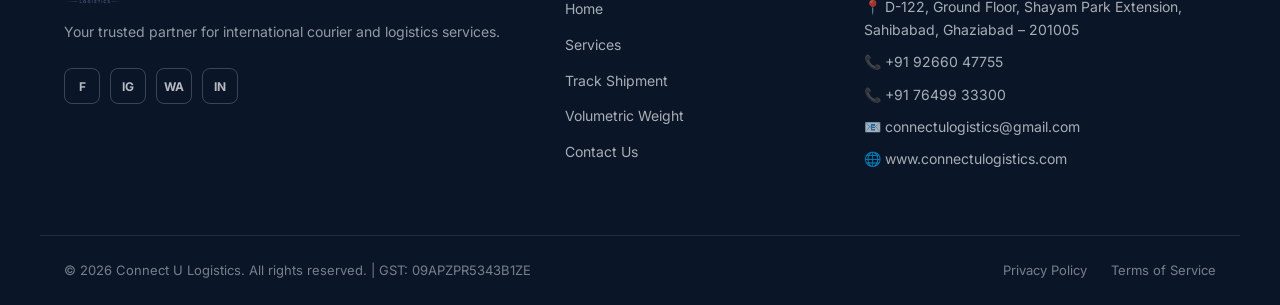
==== commit de2a5656: "Replace logo with new PNG version Co-Authored-By: Claude Sonnet 4.6 <noreply@anthropic.com>" ====
--- a/contact.html
+++ b/contact.html
@@ -14,7 +14,7 @@
   <header class="header" id="header">
     <div class="container header-inner">
       <a href="index.html" class="logo">
-        <img src="logo.jpg" alt="Connect U Logistics" class="logo-img" />
+        <img src="logo.png" alt="Connect U Logistics" class="logo-img" />
       </a>
       <nav class="nav" id="nav">
         <a href="index.html" class="nav-link">Home</a>
@@ -152,7 +152,7 @@
     <div class="container footer-grid">
       <div class="footer-brand">
         <a href="index.html" class="logo logo-white">
-          <img src="logo.jpg" alt="Connect U Logistics" class="logo-img" />
+          <img src="logo.png" alt="Connect U Logistics" class="logo-img" />
         </a>
         <p>Your trusted partner for international courier and logistics services.</p>
         <div class="social-links">
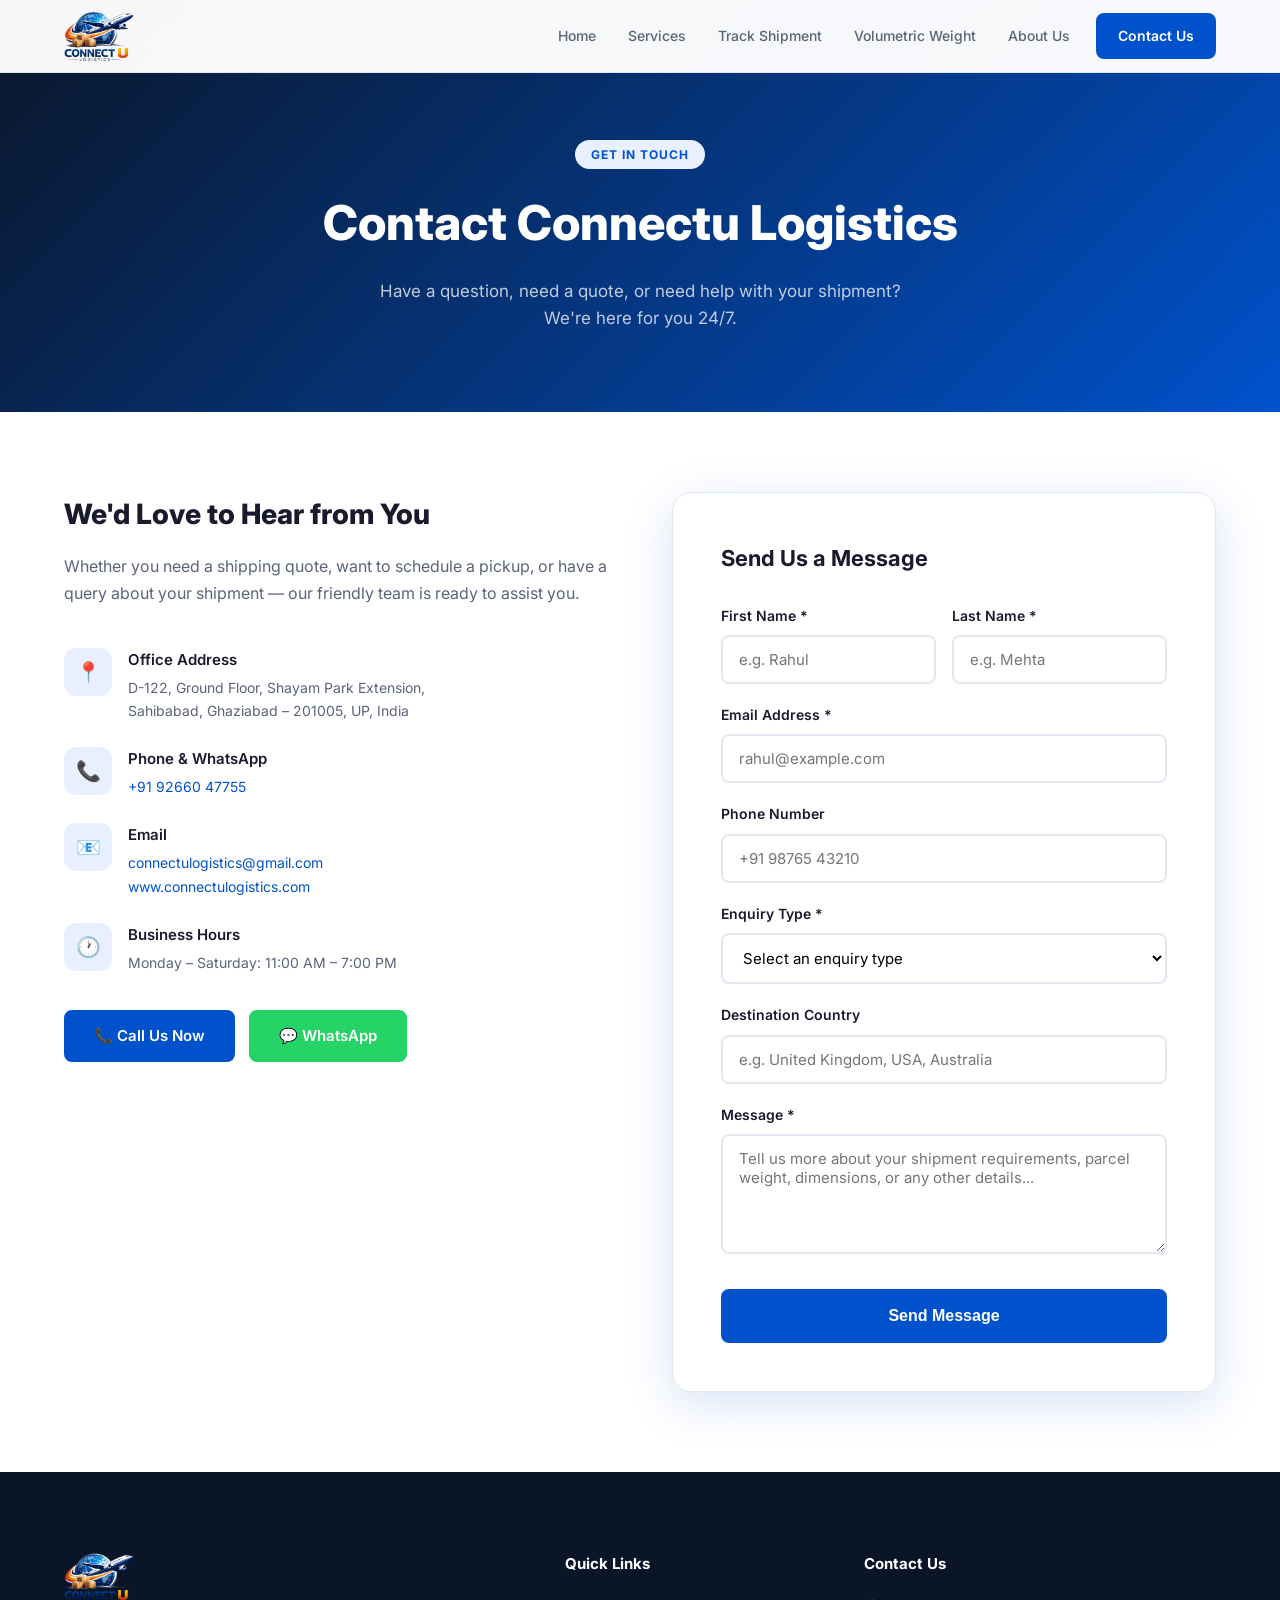
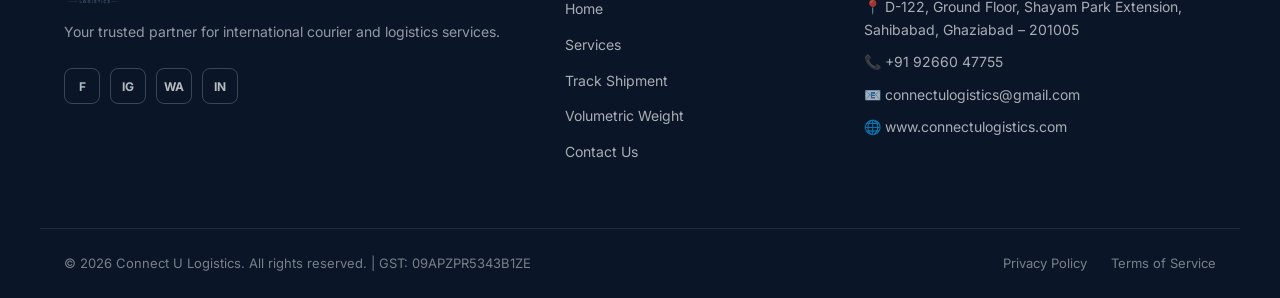
==== commit f628addb: "Update site: remove duplicate phone, fix business hours, contact form live via Formspree, remove dup" ====
--- a/contact.html
+++ b/contact.html
@@ -22,8 +22,7 @@
         <a href="tracking.html" class="nav-link">Track Shipment</a>
         <a href="volumetric.html" class="nav-link">Volumetric Weight</a>
         <a href="index.html#about" class="nav-link">About Us</a>
-        <a href="contact.html" class="nav-link active">Contact</a>
-        <a href="contact.html" class="btn btn-primary nav-cta">Contact Us</a>
+        <a href="contact.html" class="btn btn-primary nav-cta active">Contact Us</a>
       </nav>
       <button class="hamburger" id="hamburger" aria-label="Toggle menu">
         <span></span><span></span><span></span>
@@ -63,7 +62,6 @@
               <div>
                 <h4>Phone & WhatsApp</h4>
                 <p><a href="tel:+919266047755" style="color:var(--primary);">+91 92660 47755</a></p>
-                <p><a href="tel:+917649933300" style="color:var(--primary);">+91 76499 33300</a></p>
               </div>
             </div>
             <div class="contact-detail">
@@ -71,15 +69,14 @@
               <div>
                 <h4>Email</h4>
                 <p><a href="mailto:connectulogistics@gmail.com" style="color:var(--primary);">connectulogistics@gmail.com</a></p>
-                <p><a href="http://www.connectulogistics.com" style="color:var(--primary);">www.connectulogistics.com</a></p>
+                <p><a href="https://www.connectulogistics.com" style="color:var(--primary);">www.connectulogistics.com</a></p>
               </div>
             </div>
             <div class="contact-detail">
               <div class="contact-detail-icon">🕐</div>
               <div>
                 <h4>Business Hours</h4>
-                <p>Monday – Saturday: 9:00 AM – 7:00 PM</p>
-                <p>Sunday: 10:00 AM – 3:00 PM</p>
+                <p>Monday – Saturday: 11:00 AM – 7:00 PM</p>
               </div>
             </div>
           </div>
@@ -94,28 +91,28 @@
         <!-- Contact Form -->
         <div class="contact-form-card">
           <h3>Send Us a Message</h3>
-          <form id="contactForm" onsubmit="submitForm(event)">
+          <form id="contactForm" action="https://formspree.io/f/mpqbndzb" method="POST">
             <div class="form-row">
               <div class="form-group">
                 <label>First Name *</label>
-                <input type="text" placeholder="e.g. Rahul" required />
+                <input type="text" name="first_name" placeholder="e.g. Rahul" required />
               </div>
               <div class="form-group">
                 <label>Last Name *</label>
-                <input type="text" placeholder="e.g. Mehta" required />
+                <input type="text" name="last_name" placeholder="e.g. Mehta" required />
               </div>
             </div>
             <div class="form-group">
               <label>Email Address *</label>
-              <input type="email" placeholder="rahul@example.com" required />
+              <input type="email" name="email" placeholder="rahul@example.com" required />
             </div>
             <div class="form-group">
               <label>Phone Number</label>
-              <input type="tel" placeholder="+91 98765 43210" />
+              <input type="tel" name="phone" placeholder="+91 98765 43210" />
             </div>
             <div class="form-group">
               <label>Enquiry Type *</label>
-              <select required>
+              <select name="enquiry_type" required>
                 <option value="">Select an enquiry type</option>
                 <option>Shipping Quote</option>
                 <option>Schedule Pickup</option>
@@ -127,12 +124,14 @@
             </div>
             <div class="form-group">
               <label>Destination Country</label>
-              <input type="text" placeholder="e.g. United Kingdom, USA, Australia" />
+              <input type="text" name="destination" placeholder="e.g. United Kingdom, USA, Australia" />
             </div>
             <div class="form-group">
               <label>Message *</label>
-              <textarea placeholder="Tell us more about your shipment requirements, parcel weight, dimensions, or any other details..." required></textarea>
-            </div>
+              <textarea name="message" placeholder="Tell us more about your shipment requirements, parcel weight, dimensions, or any other details..." required></textarea>
+            </div>
+            <input type="hidden" name="_subject" value="New Enquiry – Connectu Logistics Website" />
+            <input type="hidden" name="_replyto" value="connectulogistics@gmail.com" />
             <button type="submit" class="btn btn-primary form-submit">Send Message</button>
           </form>
           <div id="formSuccess" style="display:none; margin-top:20px; background:var(--primary-light); border:1px solid rgba(0,82,204,0.3); border-radius:var(--radius); padding:20px; text-align:center;">
@@ -177,9 +176,8 @@
         <ul class="contact-list">
           <li>📍 D-122, Ground Floor, Shayam Park Extension, Sahibabad, Ghaziabad – 201005</li>
           <li>📞 <a href="tel:+919266047755">+91 92660 47755</a></li>
-          <li>📞 <a href="tel:+917649933300">+91 76499 33300</a></li>
           <li>📧 <a href="mailto:connectulogistics@gmail.com">connectulogistics@gmail.com</a></li>
-          <li>🌐 <a href="http://www.connectulogistics.com">www.connectulogistics.com</a></li>
+          <li>🌐 <a href="https://www.connectulogistics.com">www.connectulogistics.com</a></li>
         </ul>
       </div>
     </div>
@@ -196,11 +194,25 @@
 
   <script src="script.js"></script>
   <script>
-    function submitForm(e) {
+    var form = document.getElementById('contactForm');
+    form.addEventListener('submit', function(e) {
       e.preventDefault();
-      document.getElementById('contactForm').style.display = 'none';
-      document.getElementById('formSuccess').style.display = 'block';
-    }
+      var data = new FormData(form);
+      fetch(form.action, {
+        method: 'POST',
+        body: data,
+        headers: { 'Accept': 'application/json' }
+      }).then(function(response) {
+        if (response.ok) {
+          form.style.display = 'none';
+          document.getElementById('formSuccess').style.display = 'block';
+        } else {
+          alert('Something went wrong. Please email us directly at connectulogistics@gmail.com');
+        }
+      }).catch(function() {
+        alert('Something went wrong. Please email us directly at connectulogistics@gmail.com');
+      });
+    });
   </script>
 </body>
 </html>
--- a/style.css
+++ b/style.css
@@ -109,21 +109,46 @@
 .logo-white .logo-accent { color: var(--white); }
 
 /* Partners bar */
-.partners-bar { text-align: center; margin-top: 56px; padding-top: 40px; border-top: 1px solid var(--border); }
-.partners-label { font-size: 13px; font-weight: 600; color: var(--text-muted); letter-spacing: 1px; text-transform: uppercase; margin-bottom: 24px; }
+.partners-bar {
+  text-align: center;
+  margin-top: 56px;
+  padding: 48px 0 0;
+  border-top: 1px solid var(--border);
+}
+.partners-label {
+  font-size: 12px;
+  font-weight: 700;
+  color: var(--text-muted);
+  letter-spacing: 2px;
+  text-transform: uppercase;
+  margin-bottom: 32px;
+}
+.partners-sub {
+  font-size: 15px;
+  color: var(--text-muted);
+  margin-top: 28px;
+  font-weight: 500;
+}
+
 .partners-logos { display: flex; align-items: center; justify-content: center; gap: 24px; flex-wrap: wrap; }
+
 .partner-badge {
-  padding: 14px 32px;
-  border-radius: 10px;
-  font-size: 22px;
+  padding: 16px 36px;
+  border-radius: 12px;
+  font-size: 24px;
   font-weight: 900;
   letter-spacing: -0.5px;
   border: 2px solid var(--border);
-}
+  flex-shrink: 0;
+  transition: transform 0.2s ease, box-shadow 0.2s ease;
+  cursor: default;
+}
+.partner-badge:hover { transform: translateY(-4px) scale(1.05); box-shadow: var(--shadow-lg); }
 .partner-badge.dhl { background: #FFCC00; color: #D40511; }
 .partner-badge.fedex { background: #fff; color: #4D148C; }
 .partner-badge.fedex span { color: #FF6600; }
 .partner-badge.ups { background: #351C15; color: #FFB500; }
+.partner-divider { font-size: 20px; color: var(--text-muted); flex-shrink: 0; opacity: 0.4; }
 
 /* Nav */
 .nav {
@@ -171,16 +196,13 @@
   width: 100%;
   height: 100%;
   object-fit: cover;
-  opacity: 0.25;
+  opacity: 0.55;
   z-index: 0;
 }
 .hero-bg {
   position: absolute;
   inset: 0;
-  background:
-    radial-gradient(ellipse 80% 60% at 70% 30%, rgba(0,82,204,0.35) 0%, transparent 70%),
-    radial-gradient(ellipse 50% 50% at 20% 80%, rgba(255,107,0,0.15) 0%, transparent 60%),
-    url("data:image/svg+xml,%3Csvg width='60' height='60' viewBox='0 0 60 60' xmlns='http://www.w3.org/2000/svg'%3E%3Cg fill='none' fill-rule='evenodd'%3E%3Cg fill='%23ffffff' fill-opacity='0.03'%3E%3Cpath d='M36 34v-4h-2v4h-4v2h4v4h2v-4h4v-2h-4zm0-30V0h-2v4h-4v2h4v4h2V6h4V4h-4zM6 34v-4H4v4H0v2h4v4h2v-4h4v-2H6zM6 4V0H4v4H0v2h4v4h2V6h4V4H6z'/%3E%3C/g%3E%3C/g%3E%3C/svg%3E");
+  background: linear-gradient(to right, rgba(0,0,0,0.75) 0%, rgba(0,0,0,0.45) 60%, rgba(0,0,0,0.2) 100%);
   pointer-events: none;
 }
 .hero-content {
@@ -209,6 +231,7 @@
   line-height: 1.15;
   margin-bottom: 20px;
   letter-spacing: -0.5px;
+  text-shadow: 0 2px 16px rgba(0,0,0,0.6);
 }
 .gradient-text {
   background: linear-gradient(90deg, #60a5fa, #a78bfa);
@@ -218,7 +241,8 @@
 }
 .hero-subtitle {
   font-size: 18px;
-  color: rgba(255,255,255,0.75);
+  color: rgba(255,255,255,0.92);
+  text-shadow: 0 1px 8px rgba(0,0,0,0.5);
   max-width: 560px;
   margin-bottom: 36px;
   line-height: 1.7;
@@ -237,29 +261,130 @@
 .stat-divider { width: 1px; height: 44px; background: rgba(255,255,255,0.2); flex-shrink: 0; }
 
 /* ===== TRACK BANNER ===== */
-.track-banner { background: var(--primary); padding: 0; }
-.track-card {
-  display: flex;
-  align-items: center;
+.track-banner { background: linear-gradient(135deg, #0a1628 0%, #0d2151 100%); padding: 64px 0; overflow: hidden; position: relative; }
+.track-banner::before {
+  content: '';
+  position: absolute;
+  inset: 0;
+  background: url("data:image/svg+xml,%3Csvg width='60' height='60' viewBox='0 0 60 60' xmlns='http://www.w3.org/2000/svg'%3E%3Cg fill='none'%3E%3Cg fill='%23ffffff' fill-opacity='0.03'%3E%3Cpath d='M36 34v-4h-2v4h-4v2h4v4h2v-4h4v-2h-4z'/%3E%3C/g%3E%3C/g%3E%3C/svg%3E");
+}
+
+/* Coming soon layout */
+.track-coming-soon {
+  position: relative;
+  z-index: 1;
+  display: flex;
+  flex-direction: column;
+  align-items: center;
+  gap: 40px;
+}
+
+/* Journey animation */
+.journey-track { width: 100%; max-width: 700px; }
+.journey-line {
+  position: relative;
+  height: 6px;
+  background: rgba(255,255,255,0.15);
+  border-radius: 50px;
+  margin-bottom: 10px;
+}
+.journey-dot {
+  position: absolute;
+  top: 50%;
+  transform: translateY(-50%);
+  width: 16px; height: 16px;
+  border-radius: 50%;
+  background: var(--accent);
+  box-shadow: 0 0 0 4px rgba(255,107,0,0.3);
+}
+.dot-start { left: 0; }
+.dot-end { right: 0; background: #60a5fa; box-shadow: 0 0 0 4px rgba(96,165,250,0.3); }
+.journey-progress {
+  position: absolute;
+  top: 0; left: 0;
+  height: 100%;
+  width: 60%;
+  background: linear-gradient(90deg, var(--accent), #60a5fa);
+  border-radius: 50px;
+  animation: progress-pulse 2.5s ease-in-out infinite alternate;
+}
+.journey-plane {
+  position: absolute;
+  top: 50%;
+  left: 58%;
+  transform: translate(-50%, -60%);
+  font-size: 26px;
+  animation: fly 2.5s ease-in-out infinite alternate;
+  filter: drop-shadow(0 4px 8px rgba(0,0,0,0.4));
+}
+.journey-labels {
+  display: flex;
   justify-content: space-between;
-  gap: 32px;
-  padding: 40px 48px;
+  font-size: 12px;
+  color: rgba(255,255,255,0.5);
+  font-weight: 600;
+  letter-spacing: 1px;
+  text-transform: uppercase;
+  padding: 0 4px;
+}
+
+@keyframes fly {
+  0%   { left: 10%; }
+  100% { left: 88%; }
+}
+@keyframes progress-pulse {
+  0%   { width: 8%; }
+  100% { width: 88%; }
+}
+
+/* Coming soon text */
+.coming-soon-text { text-align: center; max-width: 580px; }
+.coming-soon-badge {
+  display: inline-block;
+  background: rgba(255,107,0,0.2);
+  color: #ffaa66;
+  border: 1px solid rgba(255,107,0,0.4);
+  padding: 5px 16px;
+  border-radius: 50px;
+  font-size: 12px;
+  font-weight: 700;
+  letter-spacing: 1px;
+  text-transform: uppercase;
+  margin-bottom: 16px;
+  animation: badge-glow 2s ease-in-out infinite alternate;
+}
+@keyframes badge-glow {
+  0%   { box-shadow: 0 0 0px rgba(255,107,0,0); }
+  100% { box-shadow: 0 0 16px rgba(255,107,0,0.5); }
+}
+.coming-soon-text h2 { font-size: 28px; font-weight: 800; color: var(--white); margin-bottom: 12px; }
+.coming-soon-text p { font-size: 15px; color: rgba(255,255,255,0.7); line-height: 1.7; margin-bottom: 24px; }
+.coming-soon-features {
+  display: flex;
+  justify-content: center;
+  gap: 24px;
   flex-wrap: wrap;
-}
+  margin-bottom: 24px;
+}
+.cs-feature {
+  display: flex;
+  align-items: center;
+  gap: 8px;
+  font-size: 14px;
+  font-weight: 600;
+  color: rgba(255,255,255,0.8);
+  background: rgba(255,255,255,0.08);
+  border: 1px solid rgba(255,255,255,0.12);
+  padding: 8px 16px;
+  border-radius: 50px;
+}
+
+/* Old track card styles kept for reference */
+.track-card { display: flex; align-items: center; justify-content: space-between; gap: 32px; padding: 40px 48px; flex-wrap: wrap; }
 .track-card-text h2 { color: var(--white); font-size: 22px; margin-bottom: 4px; }
 .track-card-text p { color: rgba(255,255,255,0.75); font-size: 15px; }
 .track-form { display: flex; gap: 12px; flex: 1; min-width: 280px; max-width: 520px; }
-.track-input {
-  flex: 1;
-  padding: 14px 20px;
-  border-radius: 8px;
-  border: 2px solid rgba(255,255,255,0.25);
-  background: rgba(255,255,255,0.12);
-  color: var(--white);
-  font-size: 15px;
-  transition: all var(--transition);
-  outline: none;
-}
+.track-input { flex: 1; padding: 14px 20px; border-radius: 8px; border: 2px solid rgba(255,255,255,0.25); background: rgba(255,255,255,0.12); color: var(--white); font-size: 15px; transition: all var(--transition); outline: none; }
 .track-input::placeholder { color: rgba(255,255,255,0.55); }
 .track-input:focus { border-color: var(--white); background: rgba(255,255,255,0.18); }
 .track-form .btn-primary { background: var(--accent); border-color: var(--accent); flex-shrink: 0; }
@@ -375,7 +500,7 @@
 .how-it-works { background: var(--bg-soft); }
 .steps-grid {
   display: flex;
-  align-items: flex-start;
+  align-items: stretch;
   gap: 16px;
   justify-content: center;
   flex-wrap: wrap;
@@ -407,7 +532,7 @@
 .step-icon { font-size: 36px; margin-bottom: 14px; }
 .step-card h3 { font-size: 16px; font-weight: 700; margin-bottom: 10px; }
 .step-card p { font-size: 14px; color: var(--text-muted); line-height: 1.6; }
-.step-arrow { font-size: 24px; color: var(--primary); align-self: center; flex-shrink: 0; margin-top: -20px; }
+.step-arrow { font-size: 24px; color: var(--primary); align-self: center; flex-shrink: 0; }
 
 /* ===== TESTIMONIALS ===== */
 .testimonials { background: var(--bg); }
@@ -623,6 +748,67 @@
   color: var(--primary);
 }
 
+/* ===== SCROLL ANIMATIONS ===== */
+.reveal {
+  opacity: 0;
+  transform: translateY(36px);
+  transition: opacity 0.65s ease, transform 0.65s ease;
+}
+.reveal.reveal-left {
+  transform: translateX(-40px);
+}
+.reveal.reveal-right {
+  transform: translateX(40px);
+}
+.reveal.reveal-scale {
+  transform: scale(0.92);
+}
+.reveal.visible {
+  opacity: 1;
+  transform: none;
+}
+
+/* Stagger delay helpers */
+.delay-1 { transition-delay: 0.1s; }
+.delay-2 { transition-delay: 0.2s; }
+.delay-3 { transition-delay: 0.3s; }
+.delay-4 { transition-delay: 0.4s; }
+.delay-5 { transition-delay: 0.5s; }
+.delay-6 { transition-delay: 0.6s; }
+
+/* Hero content entrance */
+.hero-badge   { animation: fadeSlideUp 0.7s ease both; animation-delay: 0.1s; }
+.hero-title   { animation: fadeSlideUp 0.7s ease both; animation-delay: 0.25s; }
+.hero-subtitle{ animation: fadeSlideUp 0.7s ease both; animation-delay: 0.4s; }
+.hero-actions { animation: fadeSlideUp 0.7s ease both; animation-delay: 0.55s; }
+.hero-stats   { animation: fadeSlideUp 0.7s ease both; animation-delay: 0.7s; }
+
+@keyframes fadeSlideUp {
+  from { opacity: 0; transform: translateY(28px); }
+  to   { opacity: 1; transform: translateY(0); }
+}
+
+/* Floating cards in Why Us */
+.card-main      { animation: float 4s ease-in-out infinite; }
+.card-secondary { animation: float 4s ease-in-out infinite; animation-delay: 1s; }
+.card-tertiary  { animation: float 4s ease-in-out infinite; animation-delay: 2s; }
+
+@keyframes float {
+  0%, 100% { transform: translateY(0px); }
+  50%       { transform: translateY(-8px); }
+}
+
+/* Stat number count-up pulse */
+.stat-num { animation: statPop 0.6s cubic-bezier(0.34,1.56,0.64,1) both; }
+.stat:nth-child(1) .stat-num { animation-delay: 0.7s; }
+.stat:nth-child(3) .stat-num { animation-delay: 0.85s; }
+.stat:nth-child(5) .stat-num { animation-delay: 1s; }
+
+@keyframes statPop {
+  from { opacity: 0; transform: scale(0.5); }
+  to   { opacity: 1; transform: scale(1); }
+}
+
 /* ===== RESPONSIVE ===== */
 @media (max-width: 1024px) {
   .why-us-inner { grid-template-columns: 1fr; gap: 48px; }
